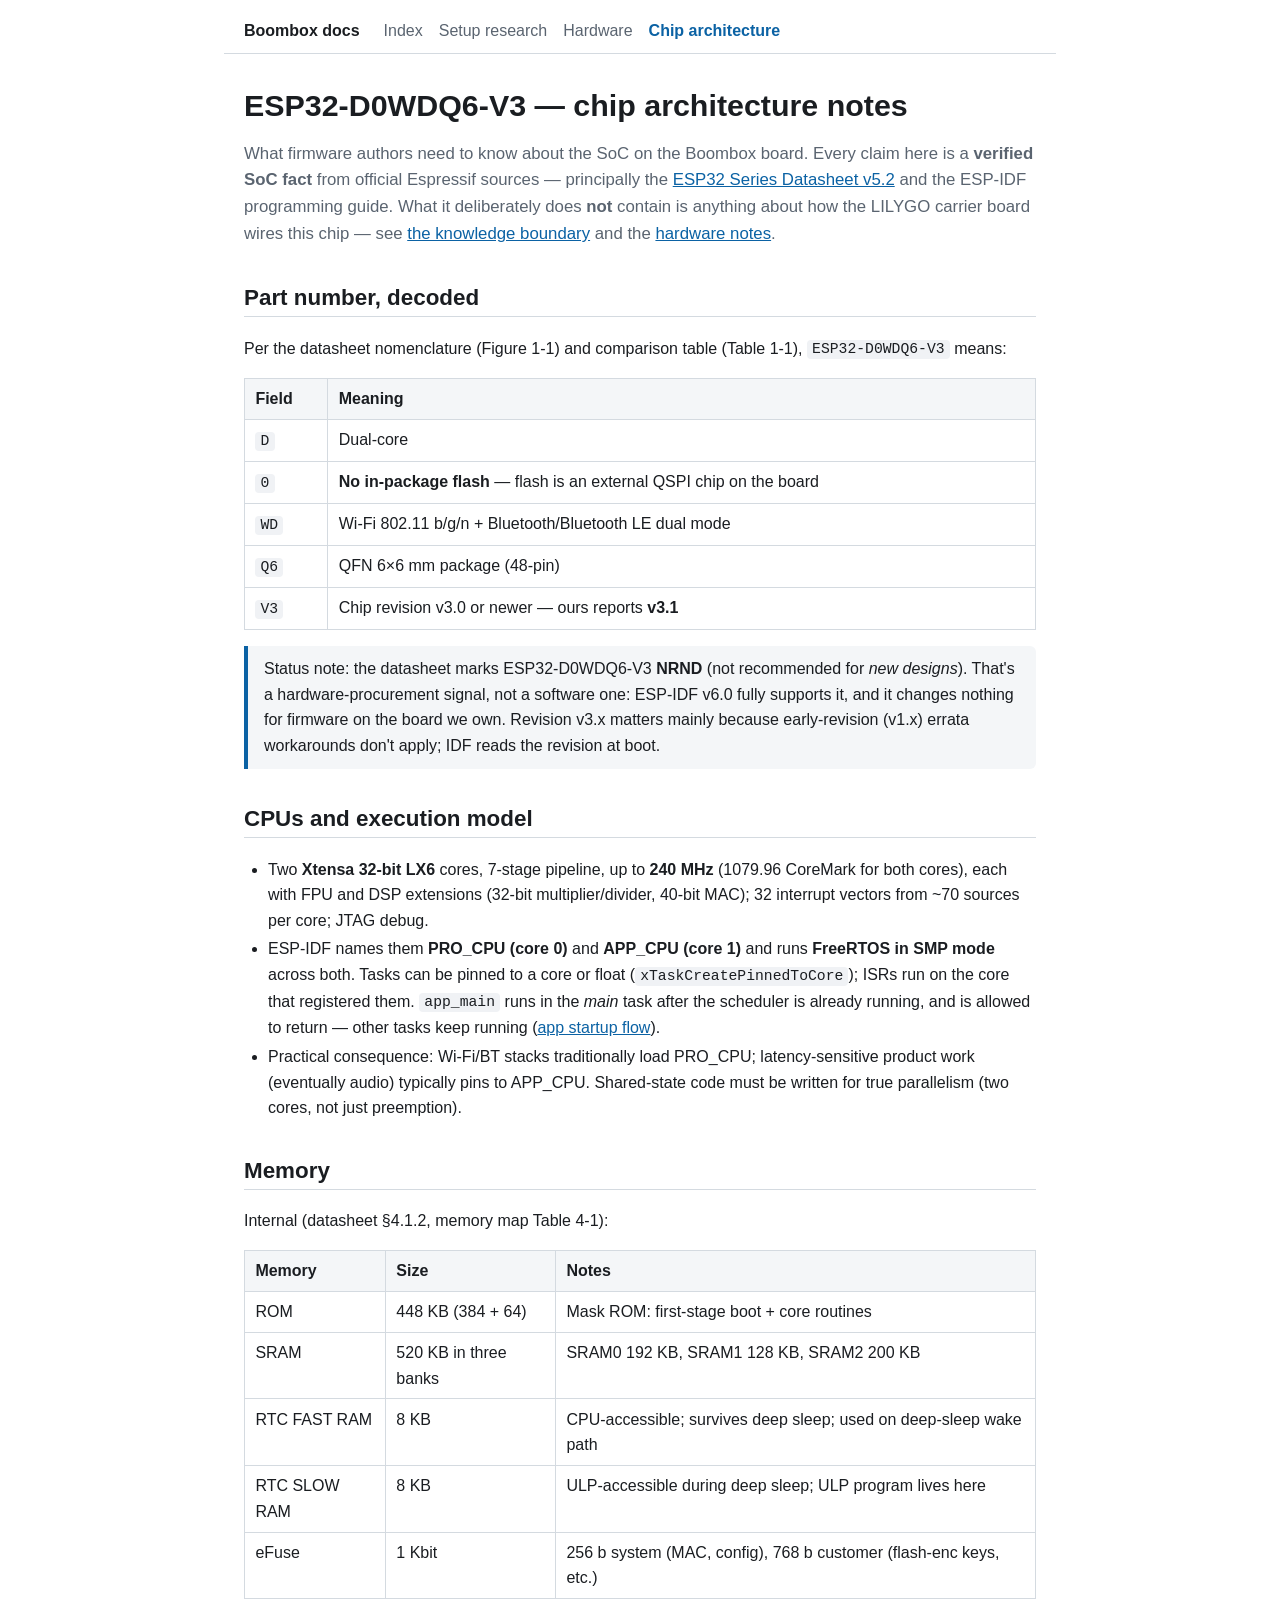
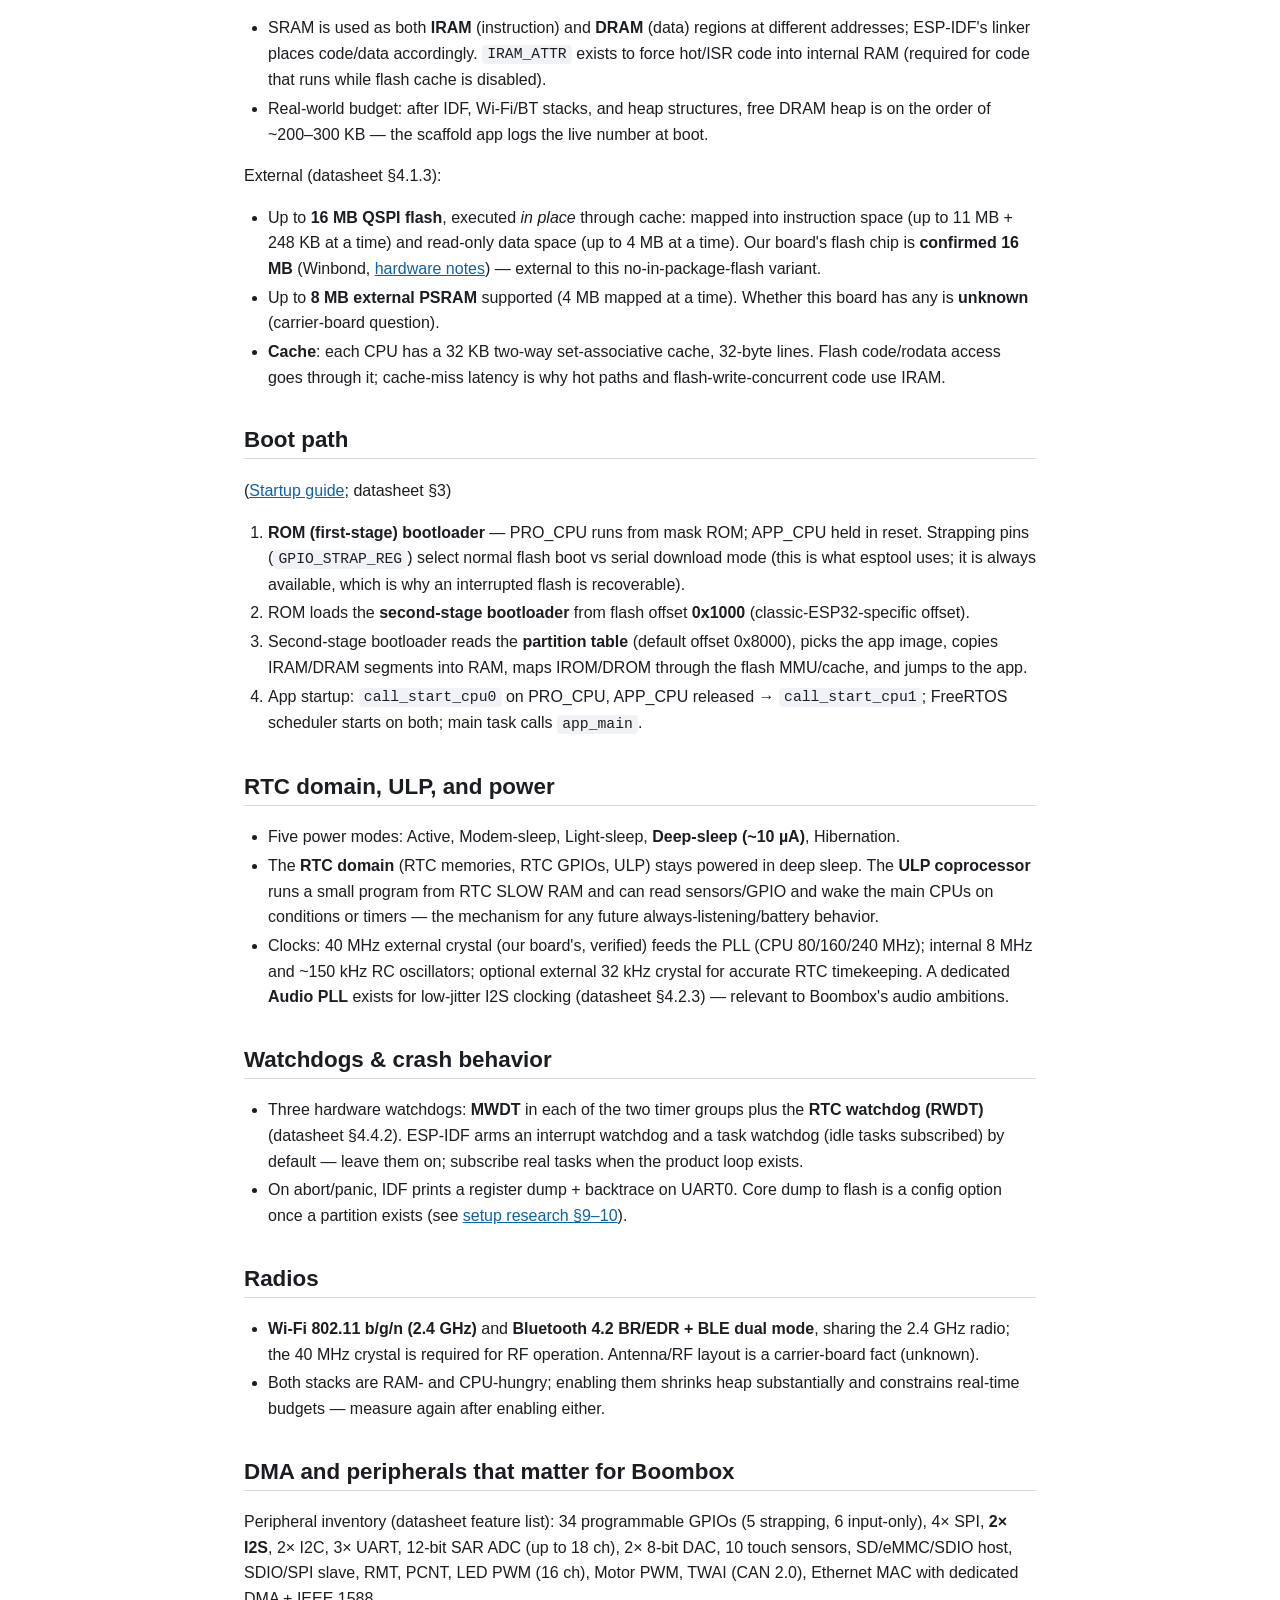
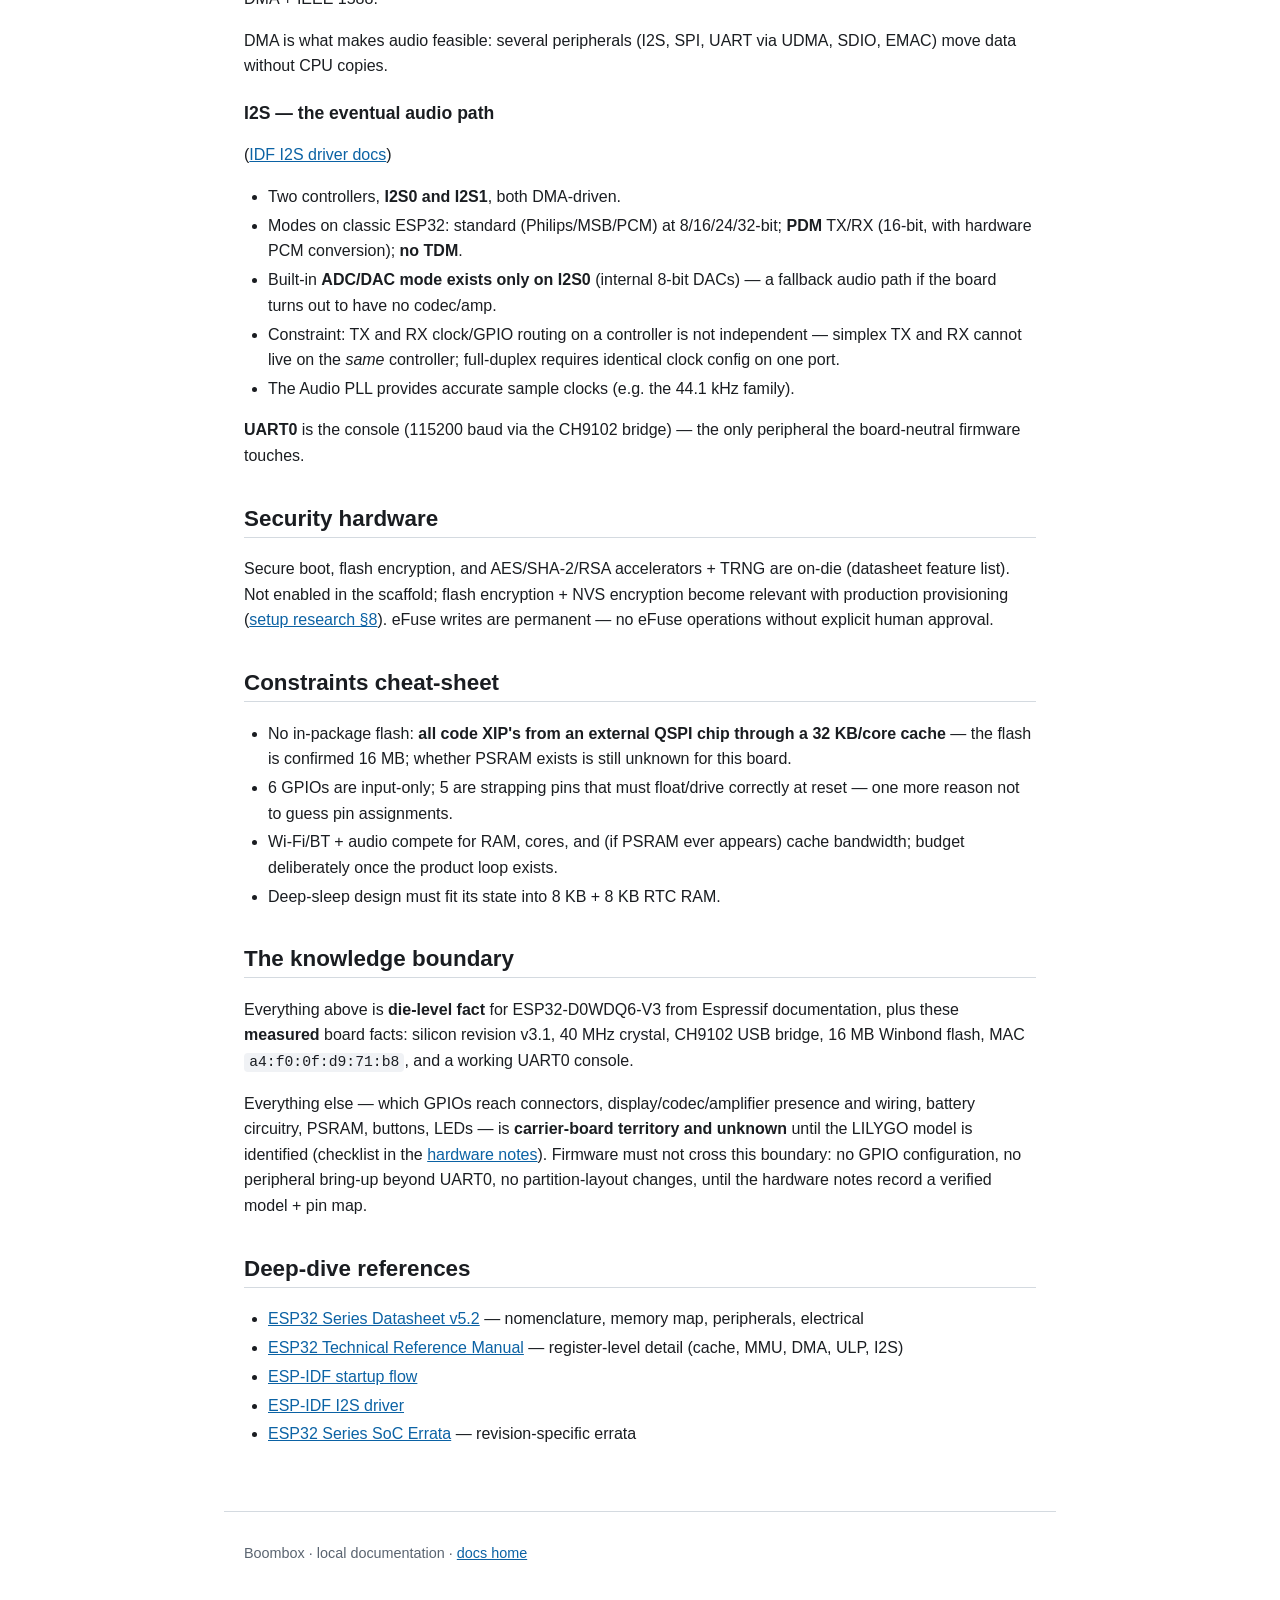
==== docs/chip-architecture.html @ b5222009 "docs: convert documentation site to semantic HTML with shared CSS (bb-b2m) Per the format addendum r" ====
<!DOCTYPE html>
<html lang="en">
<head>
<meta charset="utf-8">
<meta name="viewport" content="width=device-width, initial-scale=1">
<title>ESP32-D0WDQ6-V3 chip architecture — Boombox</title>
<link rel="stylesheet" href="styles.css">
</head>
<body>
<header>
  <p class="brand"><a href="index.html">Boombox docs</a></p>
  <nav aria-label="Documentation">
    <a href="index.html">Index</a>
    <a href="setup-research.html">Setup research</a>
    <a href="hardware.html">Hardware</a>
    <a href="chip-architecture.html" aria-current="page">Chip architecture</a>
  </nav>
</header>
<main>
  <h1>ESP32-D0WDQ6-V3 — chip architecture notes</h1>
  <p class="lede">What firmware authors need to know about the SoC on the
  Boombox board. Every claim here is a <strong>verified SoC fact</strong> from
  official Espressif sources — principally the
  <a href="https://www.espressif.com/documentation/esp32_datasheet_en.pdf">ESP32
  Series Datasheet v5.2</a> and the ESP-IDF programming guide. What it
  deliberately does <strong>not</strong> contain is anything about how the
  LILYGO carrier board wires this chip — see
  <a href="#boundary">the knowledge boundary</a> and the
  <a href="hardware.html">hardware notes</a>.</p>

  <h2 id="part-number">Part number, decoded</h2>
  <p>Per the datasheet nomenclature (Figure 1-1) and comparison table
  (Table 1-1), <code>ESP32-D0WDQ6-V3</code> means:</p>
  <div class="table-scroll">
    <table>
      <thead><tr><th scope="col">Field</th><th scope="col">Meaning</th></tr></thead>
      <tbody>
        <tr><td><code>D</code></td><td>Dual-core</td></tr>
        <tr><td><code>0</code></td><td><strong>No in-package flash</strong> — flash is an external QSPI chip on the board</td></tr>
        <tr><td><code>WD</code></td><td>Wi-Fi 802.11 b/g/n + Bluetooth/Bluetooth LE dual mode</td></tr>
        <tr><td><code>Q6</code></td><td>QFN 6×6 mm package (48-pin)</td></tr>
        <tr><td><code>V3</code></td><td>Chip revision v3.0 or newer — ours reports <strong>v3.1</strong></td></tr>
      </tbody>
    </table>
  </div>
  <p class="note">Status note: the datasheet marks ESP32-D0WDQ6-V3
  <strong>NRND</strong> (not recommended for <em>new designs</em>). That's a
  hardware-procurement signal, not a software one: ESP-IDF v6.0 fully
  supports it, and it changes nothing for firmware on the board we own.
  Revision v3.x matters mainly because early-revision (v1.x) errata
  workarounds don't apply; IDF reads the revision at boot.</p>

  <h2 id="cpus">CPUs and execution model</h2>
  <ul>
    <li>Two <strong>Xtensa 32-bit LX6</strong> cores, 7-stage pipeline, up to
    <strong>240&nbsp;MHz</strong> (1079.96 CoreMark for both cores), each with
    FPU and DSP extensions (32-bit multiplier/divider, 40-bit MAC); 32
    interrupt vectors from ~70 sources per core; JTAG debug.</li>
    <li>ESP-IDF names them <strong>PRO_CPU (core 0)</strong> and
    <strong>APP_CPU (core 1)</strong> and runs <strong>FreeRTOS in SMP
    mode</strong> across both. Tasks can be pinned to a core or float
    (<code>xTaskCreatePinnedToCore</code>); ISRs run on the core that
    registered them. <code>app_main</code> runs in the <em>main</em> task
    after the scheduler is already running, and is allowed to return — other
    tasks keep running
    (<a href="https://docs.espressif.com/projects/esp-idf/en/stable/esp32/api-guides/startup.html">app
    startup flow</a>).</li>
    <li>Practical consequence: Wi-Fi/BT stacks traditionally load PRO_CPU;
    latency-sensitive product work (eventually audio) typically pins to
    APP_CPU. Shared-state code must be written for true parallelism (two
    cores, not just preemption).</li>
  </ul>

  <h2 id="memory">Memory</h2>
  <p>Internal (datasheet §4.1.2, memory map Table 4-1):</p>
  <div class="table-scroll">
    <table>
      <thead><tr><th scope="col">Memory</th><th scope="col">Size</th><th scope="col">Notes</th></tr></thead>
      <tbody>
        <tr><td>ROM</td><td>448 KB (384 + 64)</td><td>Mask ROM: first-stage boot + core routines</td></tr>
        <tr><td>SRAM</td><td>520 KB in three banks</td><td>SRAM0 192 KB, SRAM1 128 KB, SRAM2 200 KB</td></tr>
        <tr><td>RTC FAST RAM</td><td>8 KB</td><td>CPU-accessible; survives deep sleep; used on deep-sleep wake path</td></tr>
        <tr><td>RTC SLOW RAM</td><td>8 KB</td><td>ULP-accessible during deep sleep; ULP program lives here</td></tr>
        <tr><td>eFuse</td><td>1 Kbit</td><td>256 b system (MAC, config), 768 b customer (flash-enc keys, etc.)</td></tr>
      </tbody>
    </table>
  </div>
  <ul>
    <li>SRAM is used as both <strong>IRAM</strong> (instruction) and
    <strong>DRAM</strong> (data) regions at different addresses; ESP-IDF's
    linker places code/data accordingly. <code>IRAM_ATTR</code> exists to
    force hot/ISR code into internal RAM (required for code that runs while
    flash cache is disabled).</li>
    <li>Real-world budget: after IDF, Wi-Fi/BT stacks, and heap structures,
    free DRAM heap is on the order of ~200–300 KB — the scaffold app logs
    the live number at boot.</li>
  </ul>
  <p>External (datasheet §4.1.3):</p>
  <ul>
    <li>Up to <strong>16 MB QSPI flash</strong>, executed <em>in place</em>
    through cache: mapped into instruction space (up to 11 MB + 248 KB at a
    time) and read-only data space (up to 4 MB at a time). Our board's flash
    chip is <strong>confirmed 16 MB</strong> (Winbond,
    <a href="hardware.html#verified">hardware notes</a>) — external to this
    no-in-package-flash variant.</li>
    <li>Up to <strong>8 MB external PSRAM</strong> supported (4 MB mapped at
    a time). Whether this board has any is <strong>unknown</strong>
    (carrier-board question).</li>
    <li><strong>Cache</strong>: each CPU has a 32 KB two-way set-associative
    cache, 32-byte lines. Flash code/rodata access goes through it;
    cache-miss latency is why hot paths and flash-write-concurrent code use
    IRAM.</li>
  </ul>

  <h2 id="boot">Boot path</h2>
  <p>(<a href="https://docs.espressif.com/projects/esp-idf/en/stable/esp32/api-guides/startup.html">Startup
  guide</a>; datasheet §3)</p>
  <ol>
    <li><strong>ROM (first-stage) bootloader</strong> — PRO_CPU runs from mask
    ROM; APP_CPU held in reset. Strapping pins (<code>GPIO_STRAP_REG</code>)
    select normal flash boot vs serial download mode (this is what esptool
    uses; it is always available, which is why an interrupted flash is
    recoverable).</li>
    <li>ROM loads the <strong>second-stage bootloader</strong> from flash
    offset <strong>0x1000</strong> (classic-ESP32-specific offset).</li>
    <li>Second-stage bootloader reads the <strong>partition table</strong>
    (default offset 0x8000), picks the app image, copies IRAM/DRAM segments
    into RAM, maps IROM/DROM through the flash MMU/cache, and jumps to the
    app.</li>
    <li>App startup: <code>call_start_cpu0</code> on PRO_CPU, APP_CPU released
    → <code>call_start_cpu1</code>; FreeRTOS scheduler starts on both; main
    task calls <code>app_main</code>.</li>
  </ol>

  <h2 id="rtc-ulp">RTC domain, ULP, and power</h2>
  <ul>
    <li>Five power modes: Active, Modem-sleep, Light-sleep,
    <strong>Deep-sleep (~10 µA)</strong>, Hibernation.</li>
    <li>The <strong>RTC domain</strong> (RTC memories, RTC GPIOs, ULP) stays
    powered in deep sleep. The <strong>ULP coprocessor</strong> runs a small
    program from RTC SLOW RAM and can read sensors/GPIO and wake the main
    CPUs on conditions or timers — the mechanism for any future
    always-listening/battery behavior.</li>
    <li>Clocks: 40 MHz external crystal (our board's, verified) feeds the PLL
    (CPU 80/160/240 MHz); internal 8 MHz and ~150 kHz RC oscillators;
    optional external 32 kHz crystal for accurate RTC timekeeping. A
    dedicated <strong>Audio PLL</strong> exists for low-jitter I2S clocking
    (datasheet §4.2.3) — relevant to Boombox's audio ambitions.</li>
  </ul>

  <h2 id="watchdogs">Watchdogs &amp; crash behavior</h2>
  <ul>
    <li>Three hardware watchdogs: <strong>MWDT</strong> in each of the two
    timer groups plus the <strong>RTC watchdog (RWDT)</strong> (datasheet
    §4.4.2). ESP-IDF arms an interrupt watchdog and a task watchdog (idle
    tasks subscribed) by default — leave them on; subscribe real tasks when
    the product loop exists.</li>
    <li>On abort/panic, IDF prints a register dump + backtrace on UART0. Core
    dump to flash is a config option once a partition exists (see
    <a href="setup-research.html#logging">setup research §9–10</a>).</li>
  </ul>

  <h2 id="radios">Radios</h2>
  <ul>
    <li><strong>Wi-Fi 802.11 b/g/n (2.4 GHz)</strong> and <strong>Bluetooth
    4.2 BR/EDR + BLE dual mode</strong>, sharing the 2.4 GHz radio; the
    40 MHz crystal is required for RF operation. Antenna/RF layout is a
    carrier-board fact (unknown).</li>
    <li>Both stacks are RAM- and CPU-hungry; enabling them shrinks heap
    substantially and constrains real-time budgets — measure again after
    enabling either.</li>
  </ul>

  <h2 id="peripherals">DMA and peripherals that matter for Boombox</h2>
  <p>Peripheral inventory (datasheet feature list): 34 programmable GPIOs
  (5 strapping, 6 input-only), 4× SPI, <strong>2× I2S</strong>, 2× I2C, 3×
  UART, 12-bit SAR ADC (up to 18 ch), 2× 8-bit DAC, 10 touch sensors,
  SD/eMMC/SDIO host, SDIO/SPI slave, RMT, PCNT, LED PWM (16 ch), Motor PWM,
  TWAI (CAN 2.0), Ethernet MAC with dedicated DMA + IEEE 1588.</p>
  <p>DMA is what makes audio feasible: several peripherals (I2S, SPI, UART
  via UDMA, SDIO, EMAC) move data without CPU copies.</p>

  <h3 id="i2s">I2S — the eventual audio path</h3>
  <p>(<a href="https://docs.espressif.com/projects/esp-idf/en/stable/esp32/api-reference/peripherals/i2s.html">IDF
  I2S driver docs</a>)</p>
  <ul>
    <li>Two controllers, <strong>I2S0 and I2S1</strong>, both DMA-driven.</li>
    <li>Modes on classic ESP32: standard (Philips/MSB/PCM) at 8/16/24/32-bit;
    <strong>PDM</strong> TX/RX (16-bit, with hardware PCM conversion);
    <strong>no TDM</strong>.</li>
    <li>Built-in <strong>ADC/DAC mode exists only on I2S0</strong> (internal
    8-bit DACs) — a fallback audio path if the board turns out to have no
    codec/amp.</li>
    <li>Constraint: TX and RX clock/GPIO routing on a controller is not
    independent — simplex TX and RX cannot live on the <em>same</em>
    controller; full-duplex requires identical clock config on one port.</li>
    <li>The Audio PLL provides accurate sample clocks (e.g. the 44.1 kHz
    family).</li>
  </ul>
  <p><strong>UART0</strong> is the console (115200 baud via the CH9102
  bridge) — the only peripheral the board-neutral firmware touches.</p>

  <h2 id="security">Security hardware</h2>
  <p>Secure boot, flash encryption, and AES/SHA-2/RSA accelerators + TRNG are
  on-die (datasheet feature list). Not enabled in the scaffold; flash
  encryption + NVS encryption become relevant with production provisioning
  (<a href="setup-research.html#secrets">setup research §8</a>). eFuse writes
  are permanent — no eFuse operations without explicit human approval.</p>

  <h2 id="constraints">Constraints cheat-sheet</h2>
  <ul>
    <li>No in-package flash: <strong>all code XIP's from an external QSPI
    chip through a 32 KB/core cache</strong> — the flash is confirmed 16 MB;
    whether PSRAM exists is still unknown for this board.</li>
    <li>6 GPIOs are input-only; 5 are strapping pins that must float/drive
    correctly at reset — one more reason not to guess pin assignments.</li>
    <li>Wi-Fi/BT + audio compete for RAM, cores, and (if PSRAM ever appears)
    cache bandwidth; budget deliberately once the product loop exists.</li>
    <li>Deep-sleep design must fit its state into 8 KB + 8 KB RTC RAM.</li>
  </ul>

  <h2 id="boundary">The knowledge boundary</h2>
  <p>Everything above is <strong>die-level fact</strong> for ESP32-D0WDQ6-V3
  from Espressif documentation, plus these <strong>measured</strong> board
  facts: silicon revision v3.1, 40 MHz crystal, CH9102 USB bridge, 16 MB
  Winbond flash, MAC <code>a4:f0:0f:d9:71:b8</code>, and a working UART0
  console.</p>
  <p>Everything else — which GPIOs reach connectors, display/codec/amplifier
  presence and wiring, battery circuitry, PSRAM, buttons, LEDs — is
  <strong>carrier-board territory and unknown</strong> until the LILYGO model
  is identified (checklist in the <a href="hardware.html#checklist">hardware
  notes</a>). Firmware must not cross this boundary: no GPIO configuration,
  no peripheral bring-up beyond UART0, no partition-layout changes, until the
  hardware notes record a verified model + pin map.</p>

  <h2 id="references">Deep-dive references</h2>
  <ul>
    <li><a href="https://www.espressif.com/documentation/esp32_datasheet_en.pdf">ESP32 Series Datasheet v5.2</a> — nomenclature, memory map, peripherals, electrical</li>
    <li><a href="https://www.espressif.com/sites/default/files/documentation/esp32_technical_reference_manual_en.pdf">ESP32 Technical Reference Manual</a> — register-level detail (cache, MMU, DMA, ULP, I2S)</li>
    <li><a href="https://docs.espressif.com/projects/esp-idf/en/stable/esp32/api-guides/startup.html">ESP-IDF startup flow</a></li>
    <li><a href="https://docs.espressif.com/projects/esp-idf/en/stable/esp32/api-reference/peripherals/i2s.html">ESP-IDF I2S driver</a></li>
    <li><a href="https://www.espressif.com/sites/default/files/documentation/eco_and_workarounds_for_bugs_in_esp32_en.pdf">ESP32 Series SoC Errata</a> — revision-specific errata</li>
  </ul>
</main>
<footer>
  <p>Boombox · local documentation · <a href="index.html">docs home</a></p>
</footer>
</body>
</html>
---- docs/styles.css ----
/* Boombox documentation — shared stylesheet.
   Self-contained: system fonts only, no imports, no JS required. */

:root {
  --bg: #ffffff;
  --fg: #1a1d21;
  --muted: #5a6470;
  --accent: #0b62a4;
  --accent-fg: #ffffff;
  --surface: #f4f6f8;
  --border: #d4dae0;
  --code-bg: #f0f2f5;
  --warn-bg: #fff6e6;
  --warn-border: #e0a93c;
}

@media (prefers-color-scheme: dark) {
  :root {
    --bg: #14171a;
    --fg: #e6e9ec;
    --muted: #9aa4af;
    --accent: #6ab2e8;
    --accent-fg: #0d1117;
    --surface: #1c2126;
    --border: #333b44;
    --code-bg: #1e242b;
    --warn-bg: #2a2214;
    --warn-border: #a97e2c;
  }
}

* { box-sizing: border-box; }

html { color-scheme: light dark; }

body {
  margin: 0;
  background: var(--bg);
  color: var(--fg);
  font-family: -apple-system, BlinkMacSystemFont, "Segoe UI", Roboto,
    "Helvetica Neue", Arial, sans-serif;
  line-height: 1.6;
  font-size: 1rem;
}

/* Layout */
body > header, body > main, body > footer {
  max-width: 52rem;
  margin-inline: auto;
  padding-inline: 1.25rem;
}

body > header {
  padding-block: 1rem 0.5rem;
  border-bottom: 1px solid var(--border);
  display: flex;
  flex-wrap: wrap;
  gap: 0.5rem 1.5rem;
  align-items: baseline;
}

.brand { margin: 0; font-weight: 700; }
.brand a { text-decoration: none; color: var(--fg); }

body > header nav {
  display: flex;
  flex-wrap: wrap;
  gap: 0.25rem 1rem;
}

body > header nav a {
  color: var(--muted);
  text-decoration: none;
  padding: 0.1rem 0;
}

body > header nav a[aria-current="page"] {
  color: var(--accent);
  font-weight: 600;
}

body > main { padding-block: 1.5rem 3rem; }

body > footer {
  padding-block: 1rem 2rem;
  border-top: 1px solid var(--border);
  color: var(--muted);
  font-size: 0.9rem;
}

/* Headings & text */
h1, h2, h3 { line-height: 1.25; scroll-margin-top: 1rem; }
h1 { font-size: 1.9rem; margin: 0.5rem 0 0.75rem; }
h2 { font-size: 1.4rem; margin-top: 2.25rem; border-bottom: 1px solid var(--border); padding-bottom: 0.25rem; }
h3 { font-size: 1.1rem; margin-top: 1.5rem; }

p.lede { font-size: 1.05rem; color: var(--muted); }

a { color: var(--accent); }
a:focus-visible {
  outline: 3px solid var(--accent);
  outline-offset: 2px;
  border-radius: 2px;
}

ul, ol { padding-left: 1.5rem; }
li { margin-block: 0.2rem; }

hr { border: 0; border-top: 1px solid var(--border); margin-block: 2rem; }

/* Code */
code, pre, kbd {
  font-family: ui-monospace, SFMono-Regular, Menlo, Consolas,
    "Liberation Mono", monospace;
  font-size: 0.92em;
}

code {
  background: var(--code-bg);
  padding: 0.1em 0.35em;
  border-radius: 4px;
  overflow-wrap: break-word;
}

pre {
  background: var(--code-bg);
  border: 1px solid var(--border);
  border-radius: 6px;
  padding: 0.75rem 1rem;
  overflow-x: auto;
}

pre code { background: none; padding: 0; }

/* Tables — wrapped in .table-scroll so narrow screens scroll the table,
   never the page */
.table-scroll { overflow-x: auto; margin-block: 1rem; }

table { border-collapse: collapse; width: 100%; }

caption {
  text-align: left;
  color: var(--muted);
  font-size: 0.9rem;
  padding-bottom: 0.4rem;
}

th, td {
  border: 1px solid var(--border);
  padding: 0.45rem 0.65rem;
  text-align: left;
  vertical-align: top;
}

th { background: var(--surface); }

/* Callouts */
.note, .warning {
  border-left: 4px solid var(--accent);
  background: var(--surface);
  padding: 0.65rem 1rem;
  margin-block: 1rem;
  border-radius: 0 6px 6px 0;
}

.warning {
  border-left-color: var(--warn-border);
  background: var(--warn-bg);
}

/* Status chips */
.status {
  display: inline-block;
  font-size: 0.8rem;
  font-weight: 600;
  letter-spacing: 0.02em;
  padding: 0.1rem 0.55rem;
  border-radius: 999px;
  background: var(--surface);
  border: 1px solid var(--border);
  color: var(--muted);
}

/* Doc index cards */
ul.doc-index { list-style: none; padding: 0; }
ul.doc-index > li {
  border: 1px solid var(--border);
  border-radius: 8px;
  padding: 0.85rem 1rem;
  margin-block: 0.75rem;
  background: var(--surface);
}
ul.doc-index h2 { margin: 0 0 0.3rem; border: 0; padding: 0; font-size: 1.15rem; }
ul.doc-index p { margin: 0; color: var(--muted); }

/* Print */
@media print {
  :root {
    --bg: #ffffff; --fg: #000000; --muted: #444444;
    --surface: #ffffff; --border: #999999; --code-bg: #ffffff;
  }
  body > header nav, body > footer { display: none; }
  body { font-size: 11pt; }
  a { color: inherit; text-decoration: underline; }
  main a[href^="http"]::after {
    content: " (" attr(href) ")";
    font-size: 0.85em;
    color: var(--muted);
    overflow-wrap: anywhere;
  }
  pre, table, .note, .warning { break-inside: avoid; }
  .table-scroll { overflow: visible; }
}
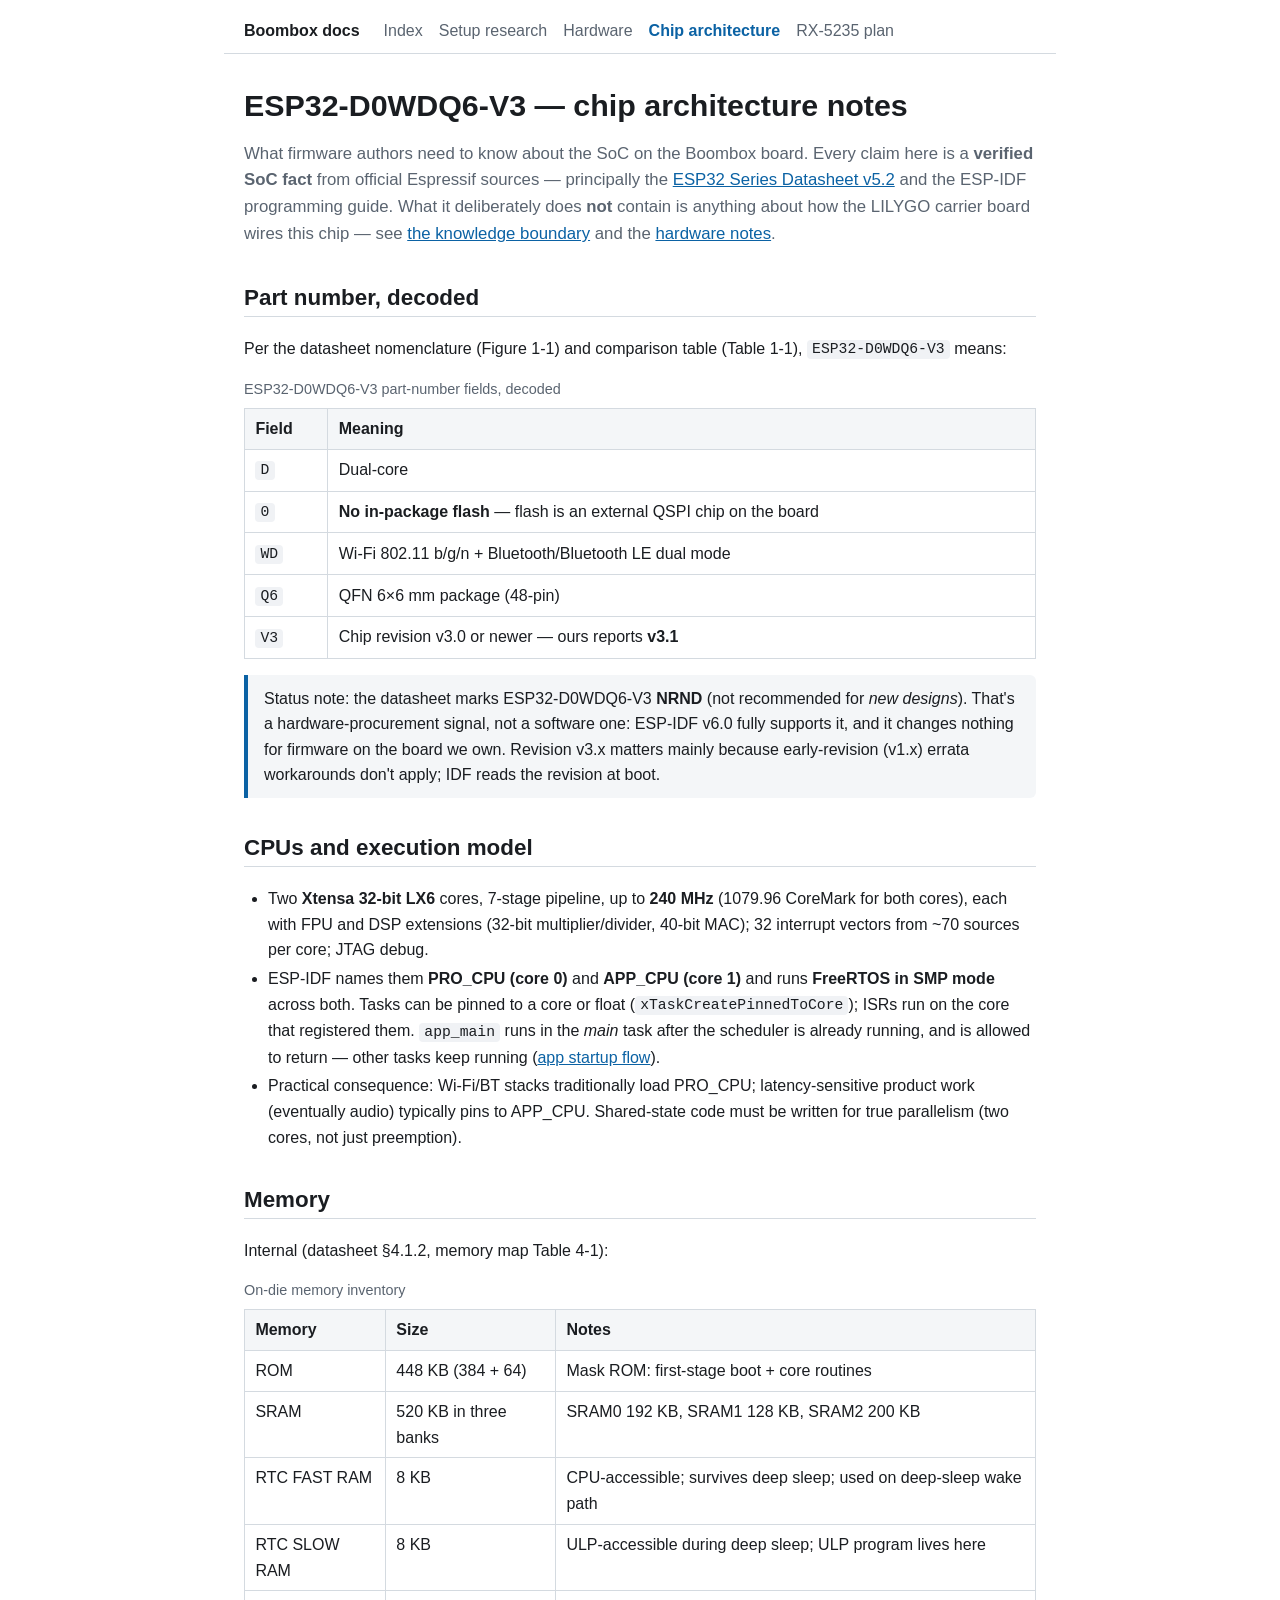
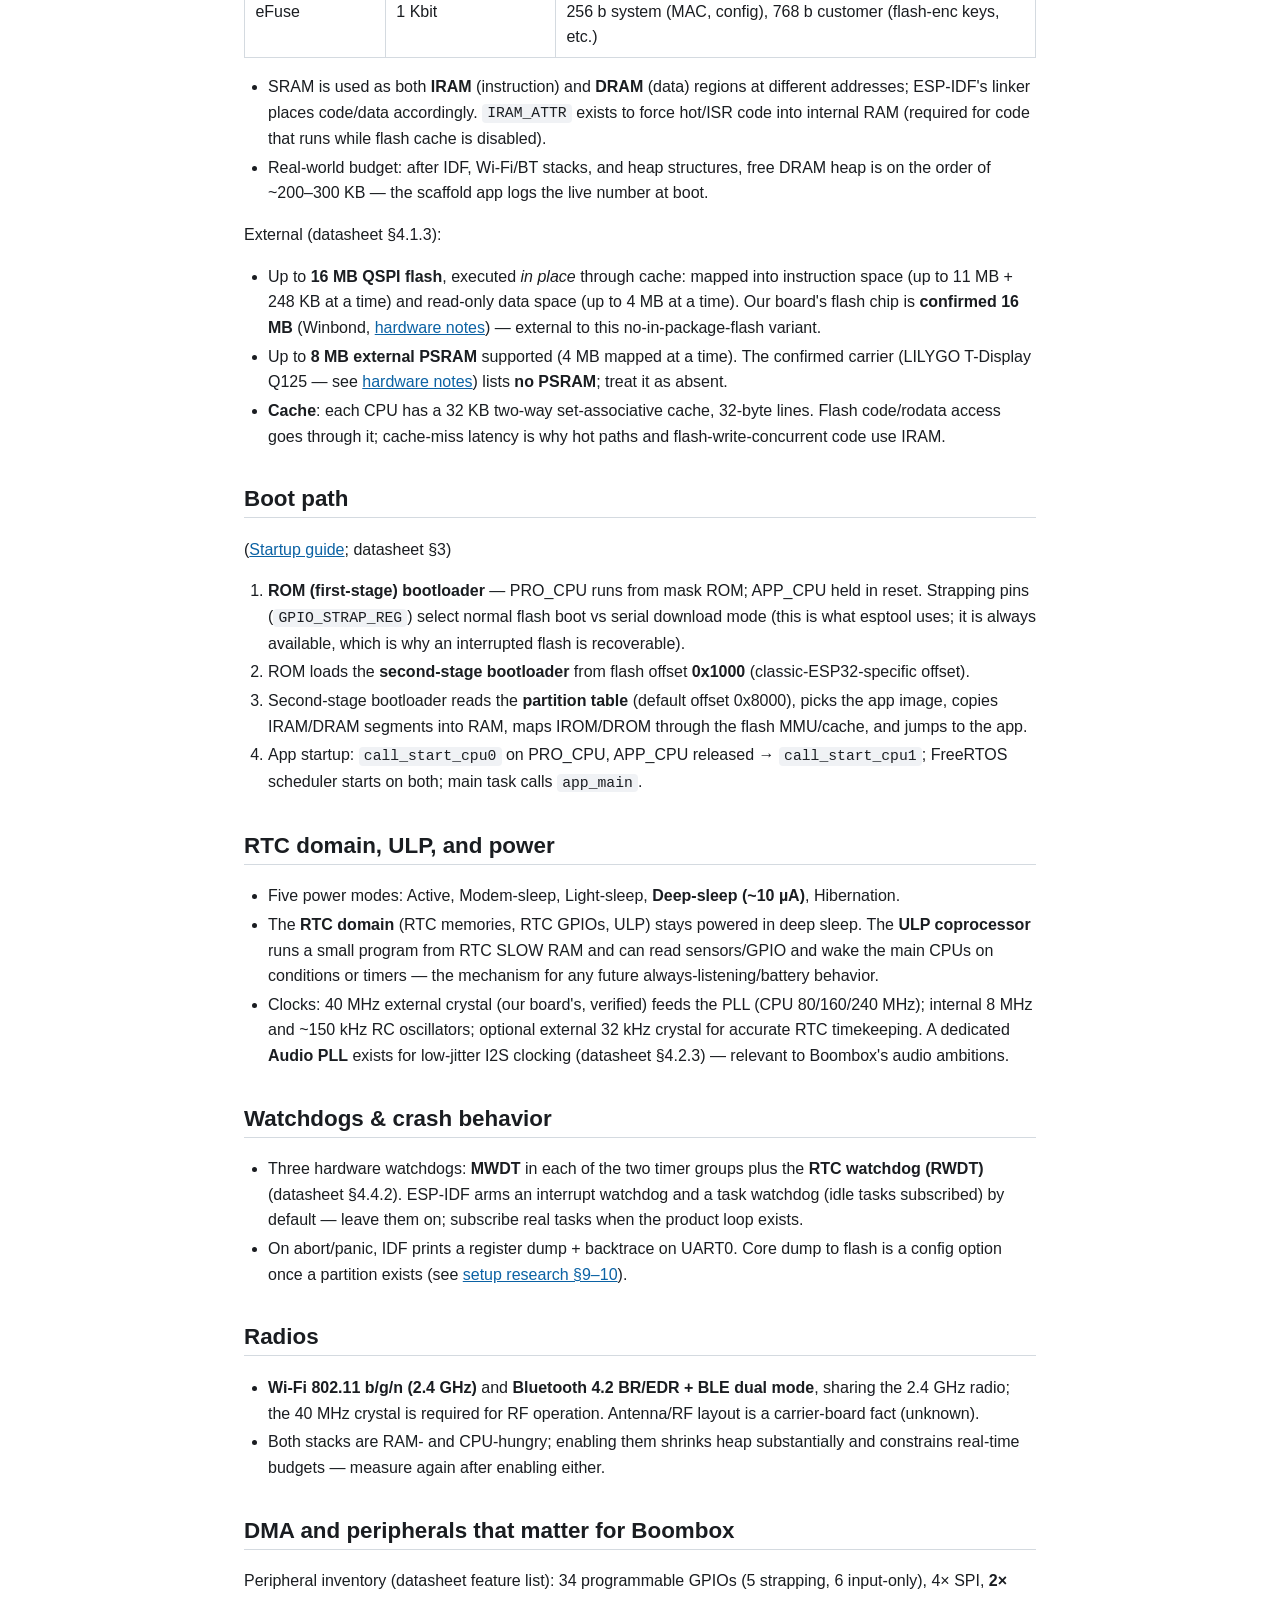
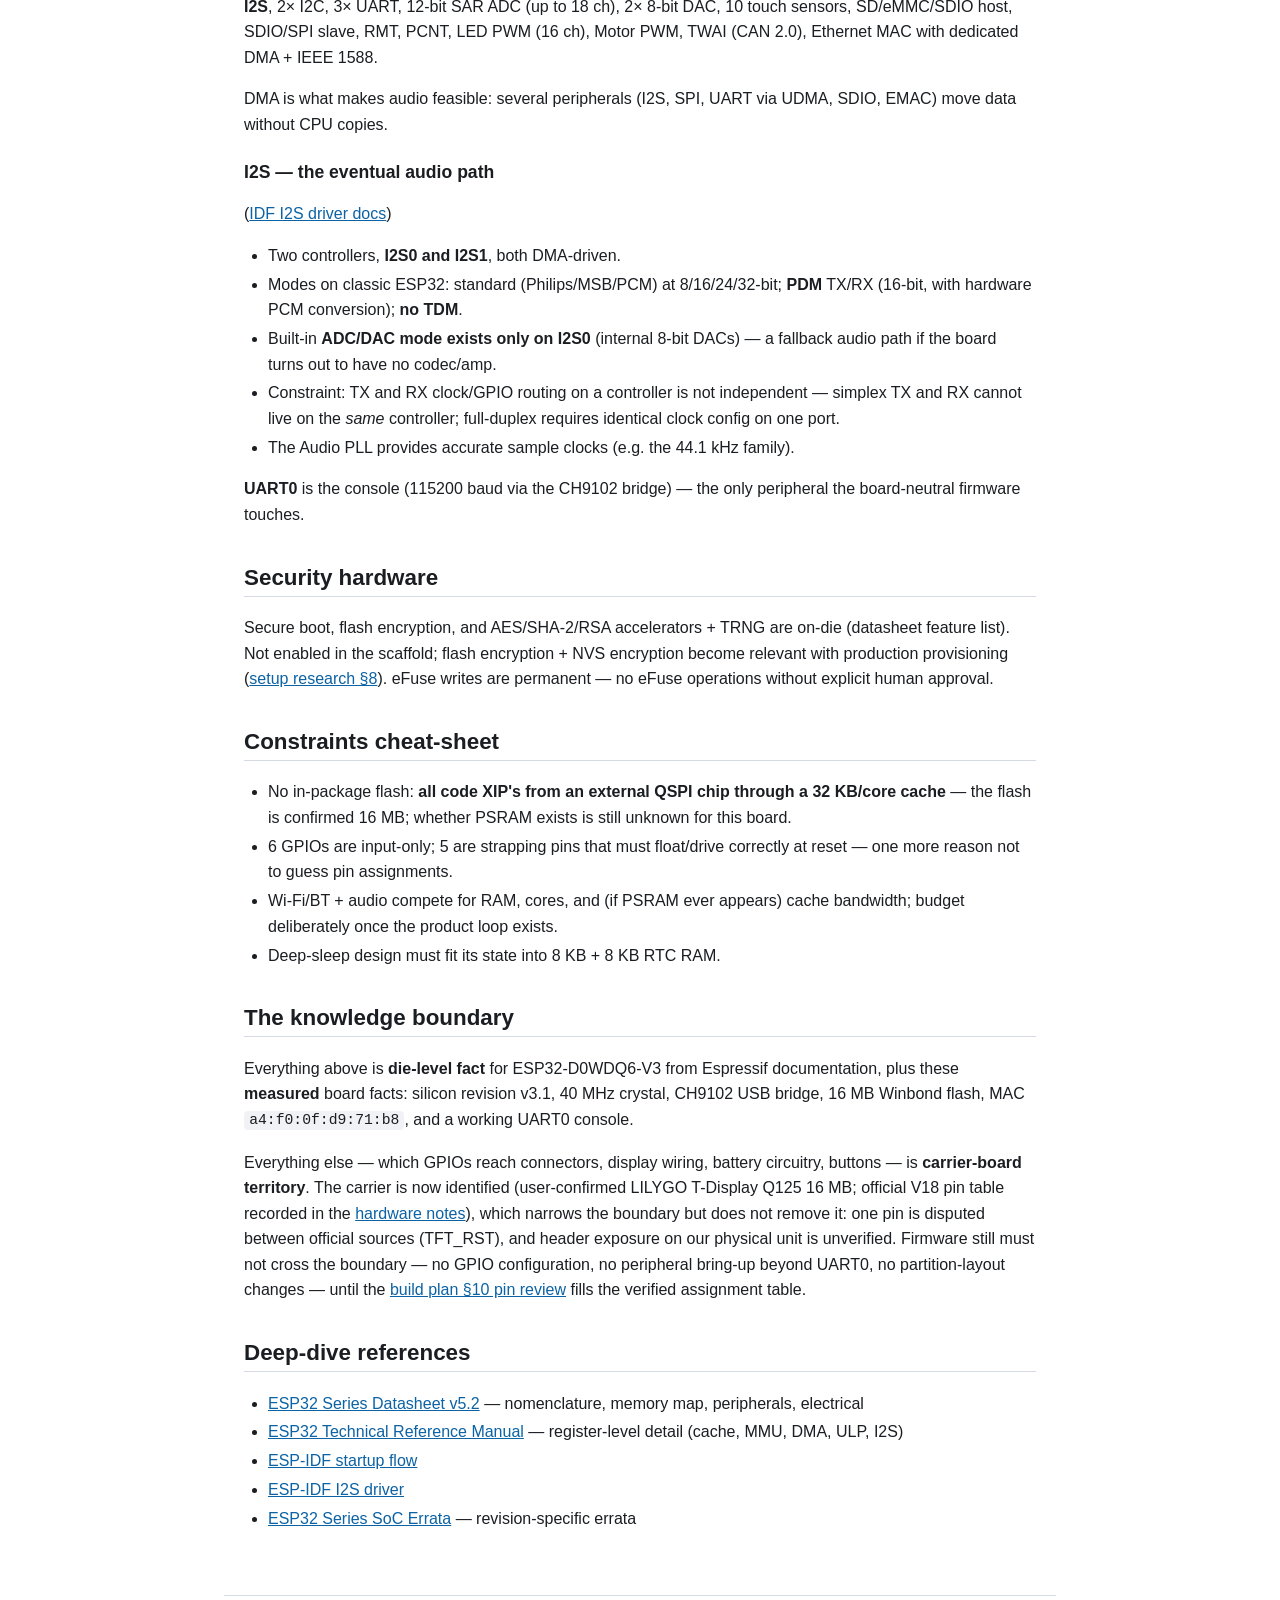
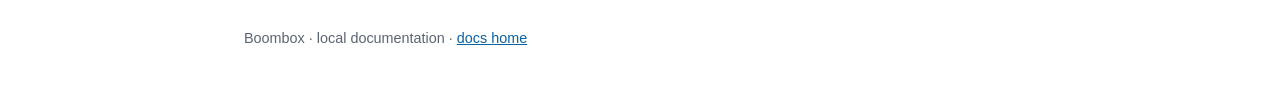
==== commit 8cd80f9f: "docs: record user-confirmed T-Display Q125 board identity (bb-kx5) The user supplied the official LI" ====
--- a/docs/chip-architecture.html
+++ b/docs/chip-architecture.html
@@ -14,6 +14,7 @@
     <a href="setup-research.html">Setup research</a>
     <a href="hardware.html">Hardware</a>
     <a href="chip-architecture.html" aria-current="page">Chip architecture</a>
+    <a href="rx5235-build-plan.html">RX-5235 plan</a>
   </nav>
 </header>
 <main>
@@ -33,6 +34,7 @@
   (Table 1-1), <code>ESP32-D0WDQ6-V3</code> means:</p>
   <div class="table-scroll">
     <table>
+      <caption>ESP32-D0WDQ6-V3 part-number fields, decoded</caption>
       <thead><tr><th scope="col">Field</th><th scope="col">Meaning</th></tr></thead>
       <tbody>
         <tr><td><code>D</code></td><td>Dual-core</td></tr>
@@ -75,6 +77,7 @@
   <p>Internal (datasheet §4.1.2, memory map Table 4-1):</p>
   <div class="table-scroll">
     <table>
+      <caption>On-die memory inventory</caption>
       <thead><tr><th scope="col">Memory</th><th scope="col">Size</th><th scope="col">Notes</th></tr></thead>
       <tbody>
         <tr><td>ROM</td><td>448 KB (384 + 64)</td><td>Mask ROM: first-stage boot + core routines</td></tr>
@@ -104,8 +107,9 @@
     <a href="hardware.html#verified">hardware notes</a>) — external to this
     no-in-package-flash variant.</li>
     <li>Up to <strong>8 MB external PSRAM</strong> supported (4 MB mapped at
-    a time). Whether this board has any is <strong>unknown</strong>
-    (carrier-board question).</li>
+    a time). The confirmed carrier (LILYGO T-Display Q125 — see
+    <a href="hardware.html#board">hardware notes</a>) lists <strong>no
+    PSRAM</strong>; treat it as absent.</li>
     <li><strong>Cache</strong>: each CPU has a 32 KB two-way set-associative
     cache, 32-byte lines. Flash code/rodata access goes through it;
     cache-miss latency is why hot paths and flash-write-concurrent code use
@@ -225,13 +229,17 @@
   facts: silicon revision v3.1, 40 MHz crystal, CH9102 USB bridge, 16 MB
   Winbond flash, MAC <code>a4:f0:0f:d9:71:b8</code>, and a working UART0
   console.</p>
-  <p>Everything else — which GPIOs reach connectors, display/codec/amplifier
-  presence and wiring, battery circuitry, PSRAM, buttons, LEDs — is
-  <strong>carrier-board territory and unknown</strong> until the LILYGO model
-  is identified (checklist in the <a href="hardware.html#checklist">hardware
-  notes</a>). Firmware must not cross this boundary: no GPIO configuration,
-  no peripheral bring-up beyond UART0, no partition-layout changes, until the
-  hardware notes record a verified model + pin map.</p>
+  <p>Everything else — which GPIOs reach connectors, display wiring, battery
+  circuitry, buttons — is <strong>carrier-board territory</strong>. The
+  carrier is now identified (user-confirmed LILYGO T-Display Q125 16&nbsp;MB;
+  official V18 pin table recorded in the
+  <a href="hardware.html#board">hardware notes</a>), which narrows the
+  boundary but does not remove it: one pin is disputed between official
+  sources (TFT_RST), and header exposure on our physical unit is
+  unverified. Firmware still must not cross the boundary — no GPIO
+  configuration, no peripheral bring-up beyond UART0, no partition-layout
+  changes — until the <a href="rx5235-build-plan.html#wiring">build plan §10
+  pin review</a> fills the verified assignment table.</p>
 
   <h2 id="references">Deep-dive references</h2>
   <ul>
--- a/docs/styles.css
+++ b/docs/styles.css
@@ -12,6 +12,12 @@
   --code-bg: #f0f2f5;
   --warn-bg: #fff6e6;
   --warn-border: #e0a93c;
+  --ok-bg: #e9f5eb;
+  --ok-border: #3e8a4c;
+  --stop-bg: #fdeeec;
+  --stop-border: #c0483e;
+  --measure-bg: #f1edfa;
+  --measure-border: #7a5fb8;
 }
 
 @media (prefers-color-scheme: dark) {
@@ -26,6 +32,12 @@
     --code-bg: #1e242b;
     --warn-bg: #2a2214;
     --warn-border: #a97e2c;
+    --ok-bg: #17271b;
+    --ok-border: #4d9a5c;
+    --stop-bg: #2c1917;
+    --stop-border: #c2635a;
+    --measure-bg: #221c31;
+    --measure-border: #937bcf;
   }
 }
 
@@ -193,13 +205,163 @@
 ul.doc-index h2 { margin: 0 0 0.3rem; border: 0; padding: 0; font-size: 1.15rem; }
 ul.doc-index p { margin: 0; color: var(--muted); }
 
+/* ---- Plan components (shared by the RX-5235 build plan) ---- */
+
+/* Skip link — visually hidden until keyboard focus */
+.skip-link {
+  position: absolute;
+  left: -999px;
+  top: 0;
+  z-index: 10;
+  background: var(--accent);
+  color: var(--accent-fg);
+  padding: 0.5rem 1rem;
+  border-radius: 0 0 6px 0;
+}
+.skip-link:focus { left: 0; }
+
+/* Status chip variants — the chip TEXT carries the classification;
+   color only reinforces it */
+.status--confirmed, .status--completed {
+  background: var(--ok-bg); border-color: var(--ok-border); color: var(--fg);
+}
+.status--conditional {
+  background: var(--warn-bg); border-color: var(--warn-border); color: var(--fg);
+}
+.status--unknown {
+  background: var(--measure-bg); border-color: var(--measure-border); color: var(--fg);
+}
+.status--blocked {
+  background: var(--stop-bg); border-color: var(--stop-border); color: var(--fg);
+}
+.status--future { /* default chip look; explicit class for legibility in markup */ }
+
+/* Legend for the status classifications */
+dl.legend {
+  display: grid;
+  grid-template-columns: max-content 1fr;
+  gap: 0.5rem 1rem;
+  align-items: baseline;
+  margin-block: 1rem;
+}
+dl.legend dt { margin: 0; }
+dl.legend dd { margin: 0; }
+@media (max-width: 480px) {
+  dl.legend { grid-template-columns: 1fr; }
+  dl.legend dd { margin-bottom: 0.5rem; }
+}
+
+/* Signal-flow diagram: an ordered list rendered as boxed nodes with
+   connecting arrows. Purely semantic HTML — order carries the flow. */
+ol.flow {
+  list-style: none;
+  padding: 0;
+  margin-block: 1.25rem;
+  max-width: 34rem;
+}
+ol.flow > li {
+  border: 1px solid var(--border);
+  background: var(--surface);
+  border-radius: 6px;
+  padding: 0.5rem 0.9rem;
+  position: relative;
+}
+ol.flow > li + li { margin-top: 1.7rem; }
+ol.flow > li + li::before {
+  content: "\2193";
+  position: absolute;
+  top: -1.55rem;
+  left: 50%;
+  transform: translateX(-50%);
+  color: var(--muted);
+}
+ol.flow .flow-detail {
+  display: block;
+  color: var(--muted);
+  font-size: 0.85rem;
+}
+ol.flow > li.flow-unknown { border-style: dashed; }
+
+/* Key/value blocks (phase metadata etc.) */
+dl.kv {
+  display: grid;
+  grid-template-columns: max-content 1fr;
+  gap: 0.3rem 1rem;
+  margin-block: 0.75rem;
+}
+dl.kv dt { font-weight: 600; }
+dl.kv dd { margin: 0; }
+@media (max-width: 540px) {
+  dl.kv { grid-template-columns: 1fr; }
+  dl.kv dd { margin-bottom: 0.45rem; }
+}
+
+/* Print-friendly check-off lists */
+ul.checklist { list-style: none; padding-left: 0.25rem; }
+ul.checklist > li {
+  position: relative;
+  padding-left: 1.7rem;
+  margin-block: 0.4rem;
+}
+ul.checklist > li::before {
+  content: "";
+  position: absolute;
+  left: 0;
+  top: 0.3em;
+  width: 0.8em;
+  height: 0.8em;
+  border: 1.5px solid var(--muted);
+  border-radius: 3px;
+}
+
+/* Fill-in blanks for worksheets (print + on-screen) */
+.blank {
+  display: inline-block;
+  min-width: 9rem;
+  border-bottom: 1px solid var(--muted);
+}
+
+/* On-page table of contents */
+nav.toc {
+  border: 1px solid var(--border);
+  background: var(--surface);
+  border-radius: 8px;
+  padding: 0.9rem 1.1rem;
+  margin-block: 1.25rem;
+}
+nav.toc h2 {
+  margin: 0 0 0.4rem;
+  border: 0;
+  padding: 0;
+  font-size: 1rem;
+}
+nav.toc ol {
+  margin: 0;
+  padding-left: 1.35rem;
+  columns: 2;
+  column-gap: 2.5rem;
+}
+nav.toc li { break-inside: avoid; }
+@media (max-width: 600px) { nav.toc ol { columns: 1; } }
+
+/* Hard-stop callout: prohibitions and stop conditions */
+.stop {
+  border-left: 4px solid var(--stop-border);
+  background: var(--stop-bg);
+  padding: 0.65rem 1rem;
+  margin-block: 1rem;
+  border-radius: 0 6px 6px 0;
+}
+
 /* Print */
 @media print {
   :root {
     --bg: #ffffff; --fg: #000000; --muted: #444444;
     --surface: #ffffff; --border: #999999; --code-bg: #ffffff;
+    --ok-bg: #ffffff; --stop-bg: #ffffff; --measure-bg: #ffffff;
+    --warn-bg: #ffffff;
   }
-  body > header nav, body > footer { display: none; }
+  body > header nav, body > footer, .skip-link { display: none; }
   body { font-size: 11pt; }
   a { color: inherit; text-decoration: underline; }
   main a[href^="http"]::after {
@@ -208,6 +370,7 @@
     color: var(--muted);
     overflow-wrap: anywhere;
   }
-  pre, table, .note, .warning { break-inside: avoid; }
+  pre, table, .note, .warning, .stop, ol.flow > li { break-inside: avoid; }
   .table-scroll { overflow: visible; }
-}
+  nav.toc ol { columns: 1; }
+}
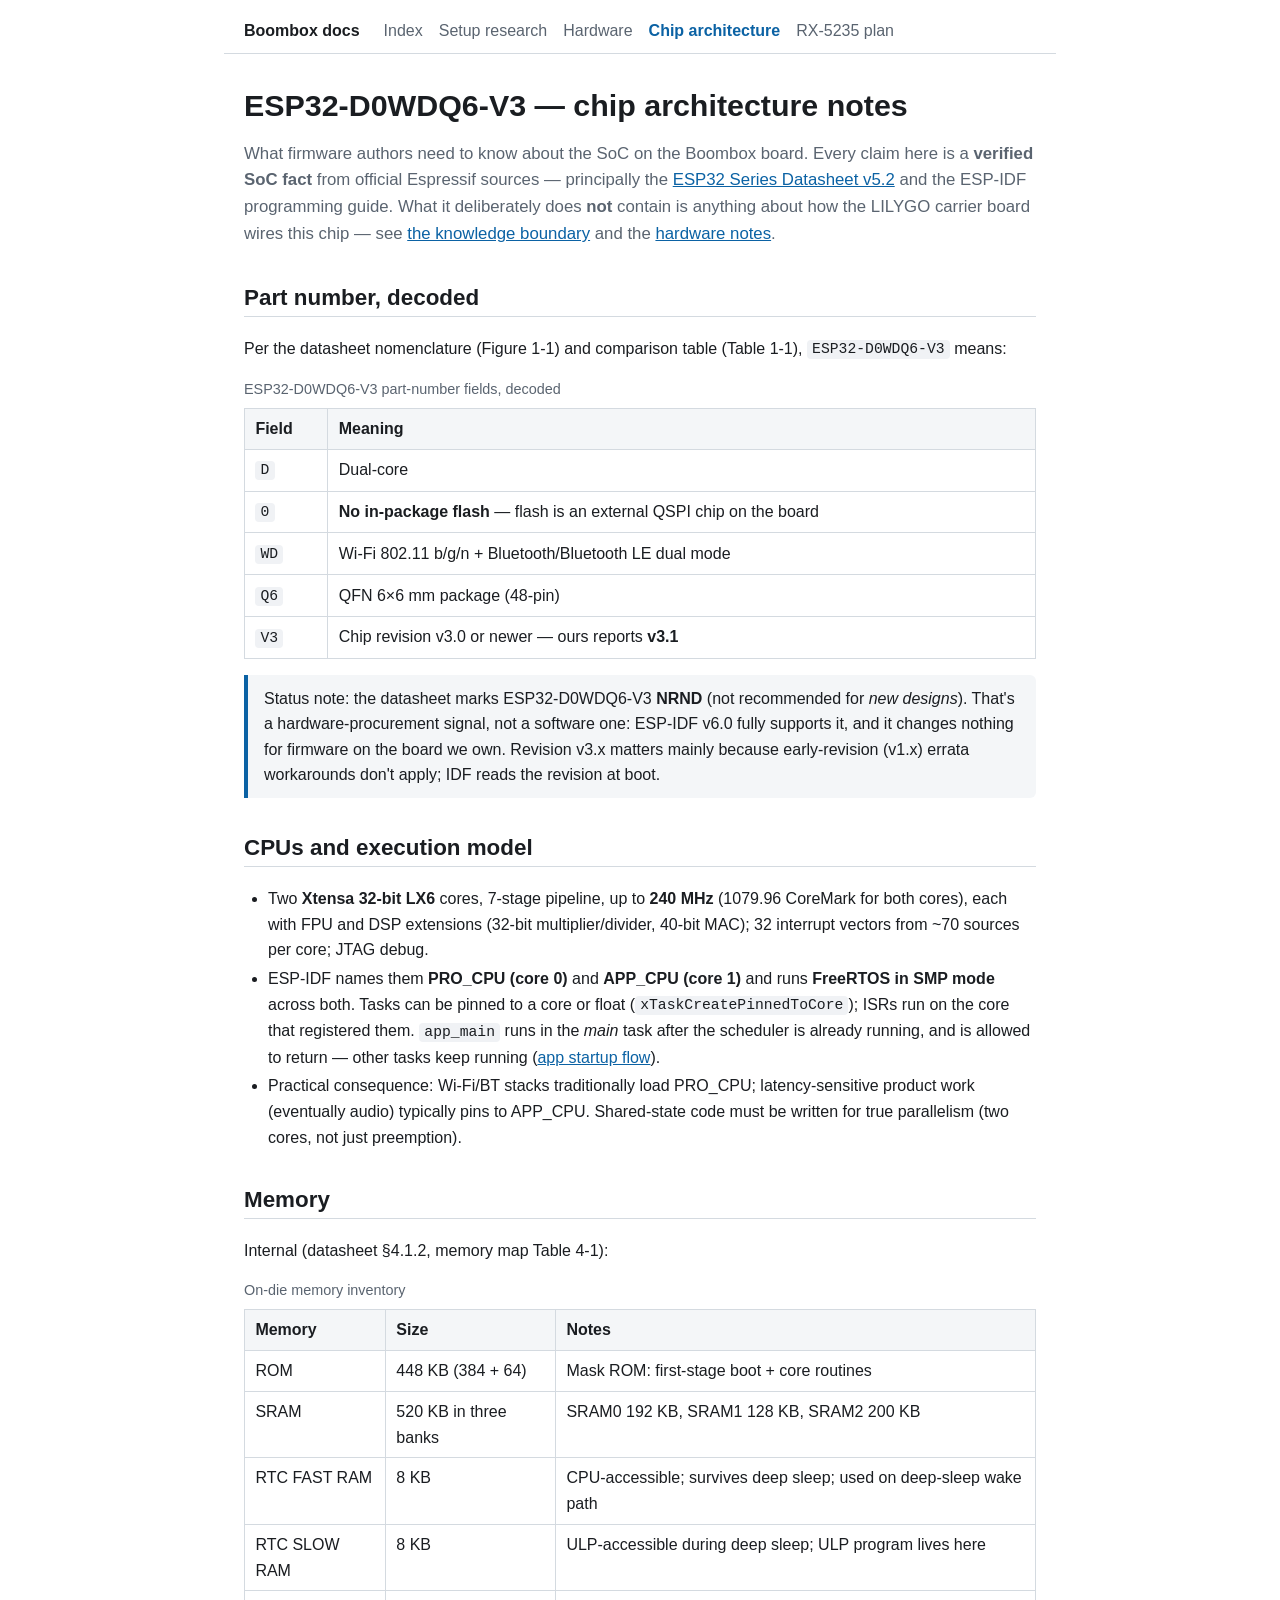
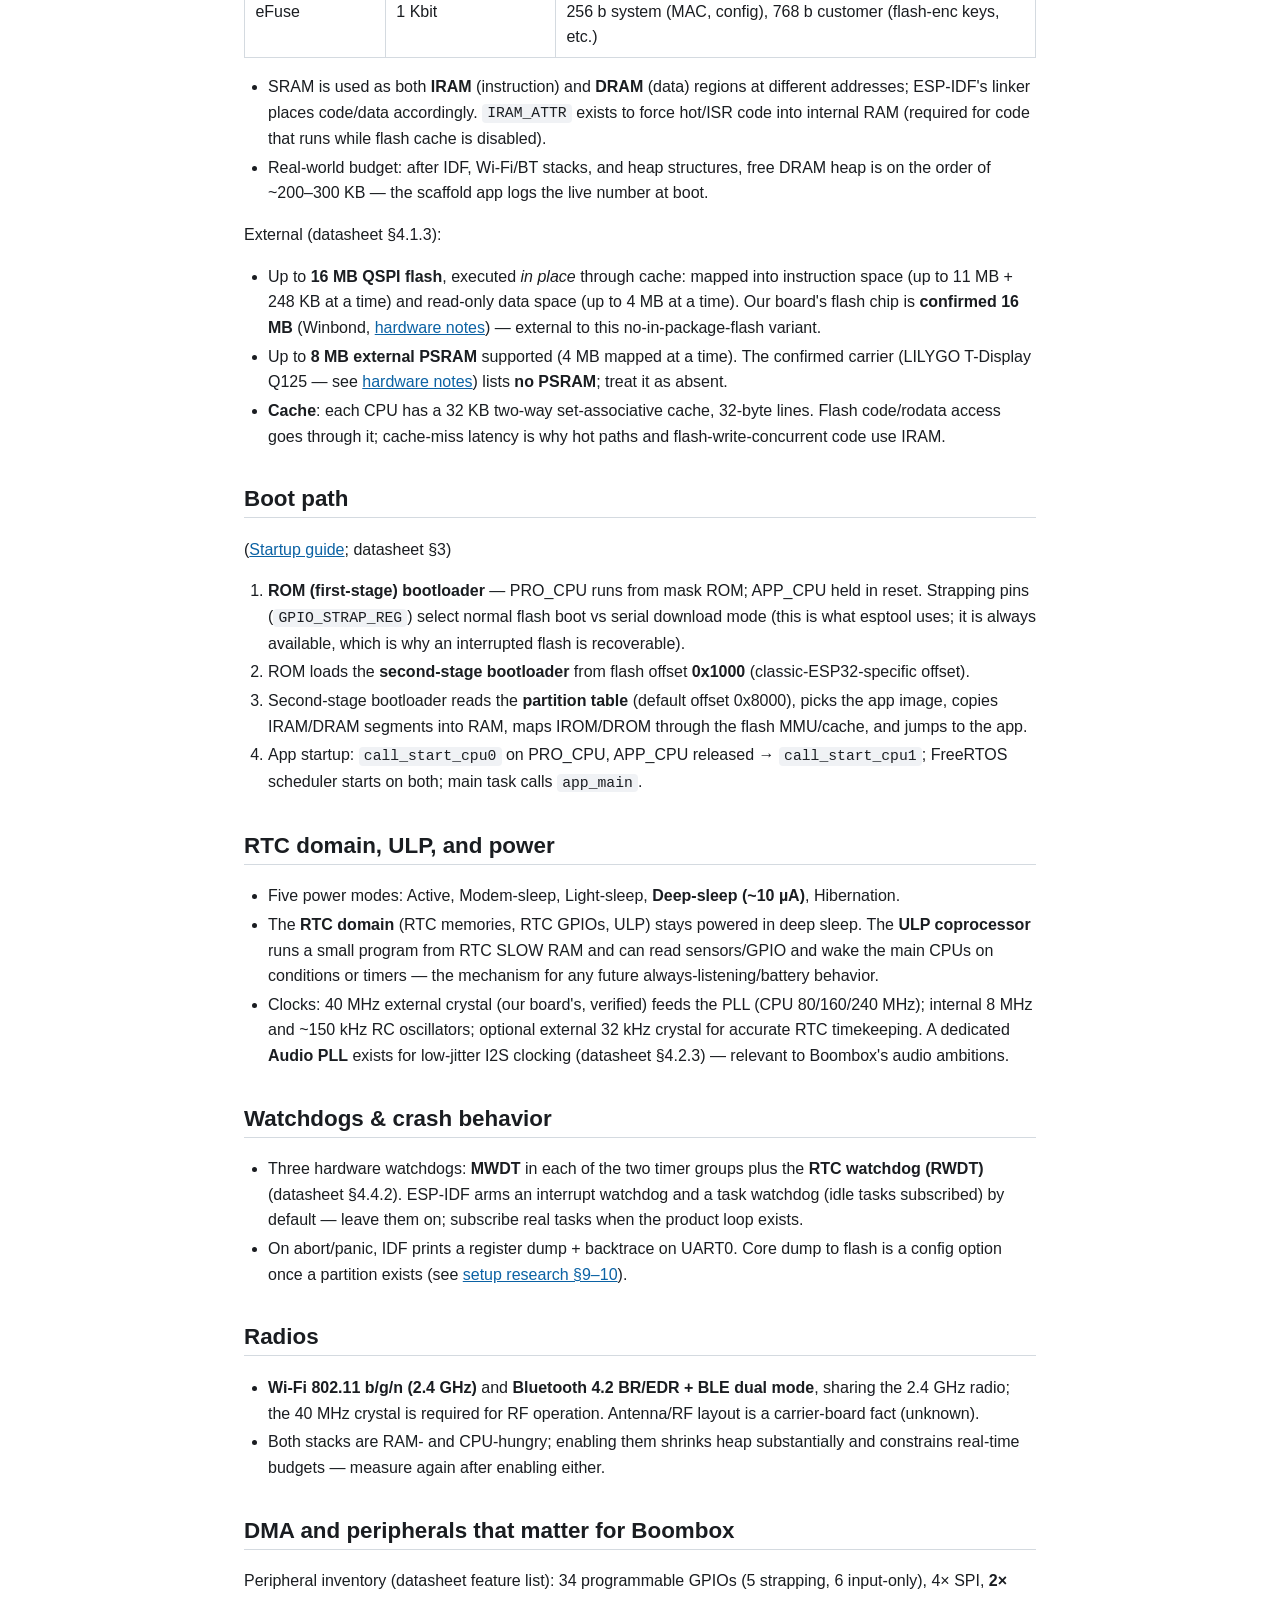
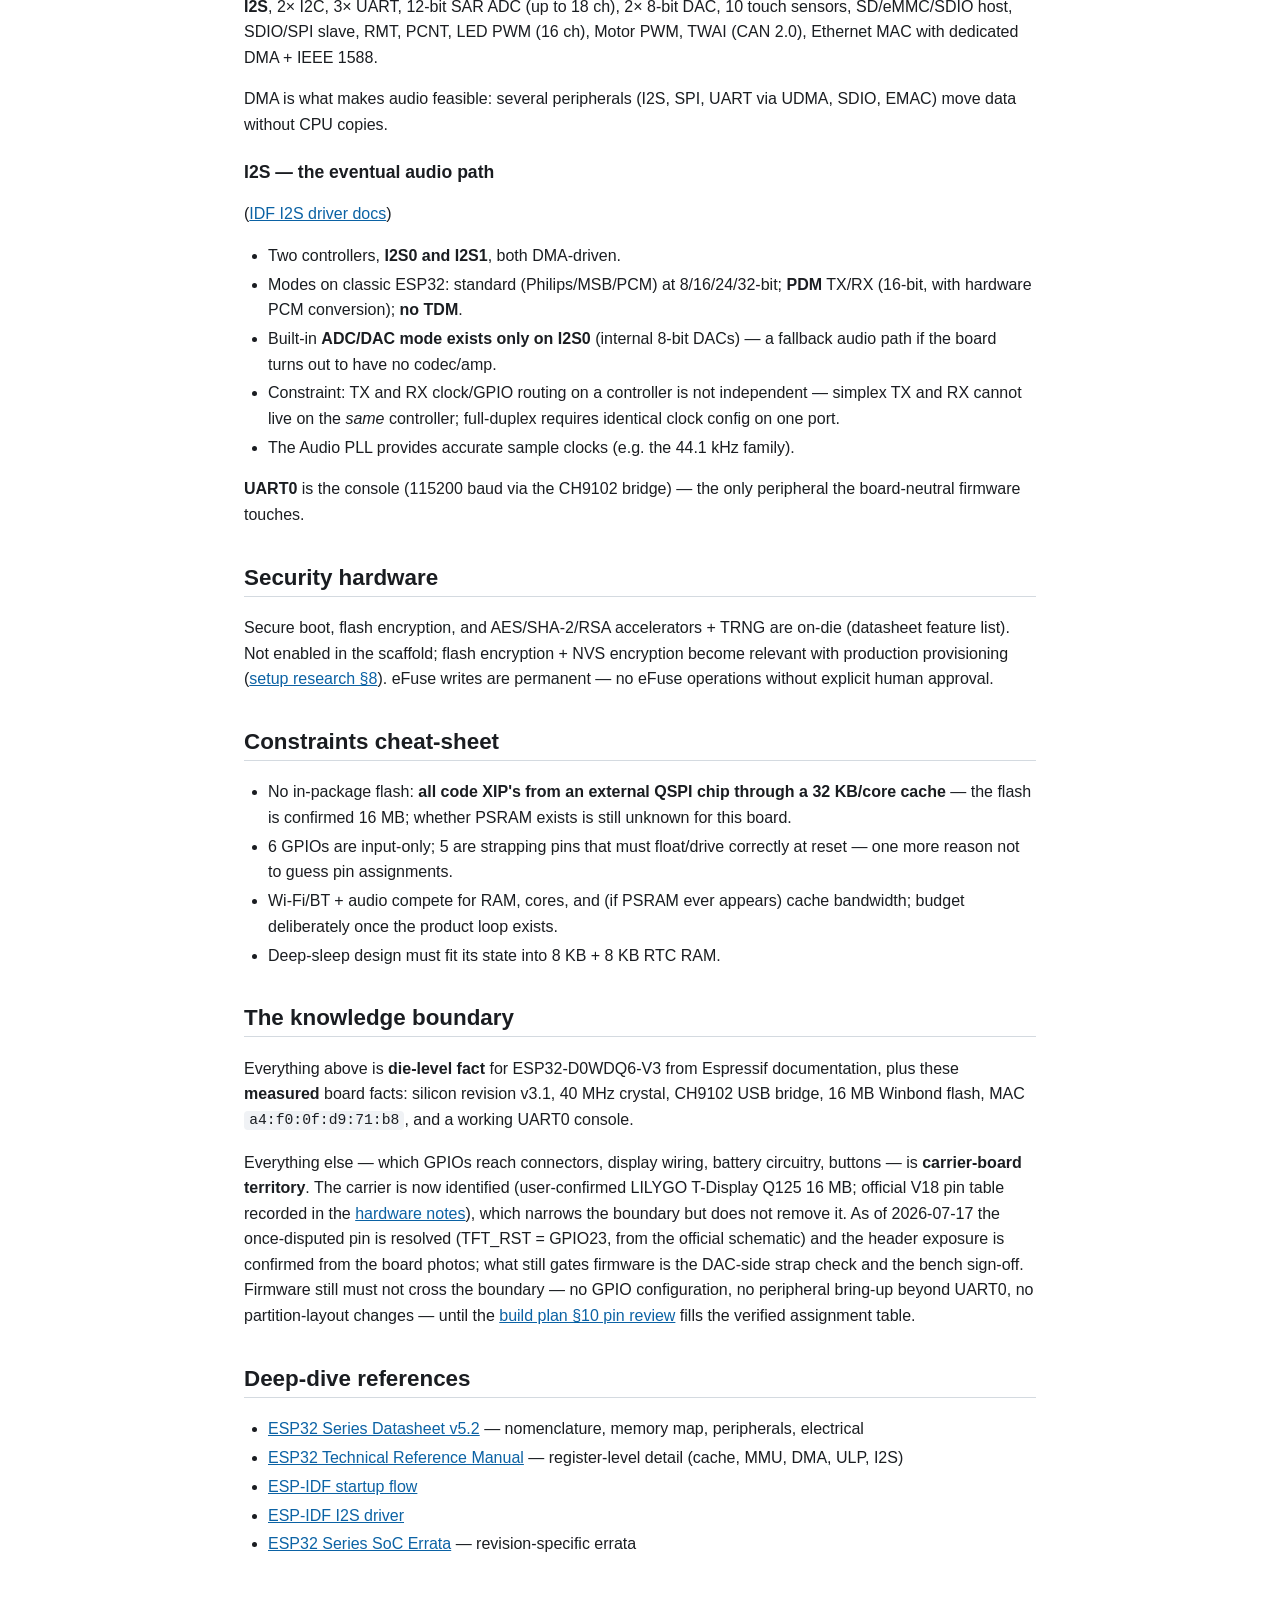
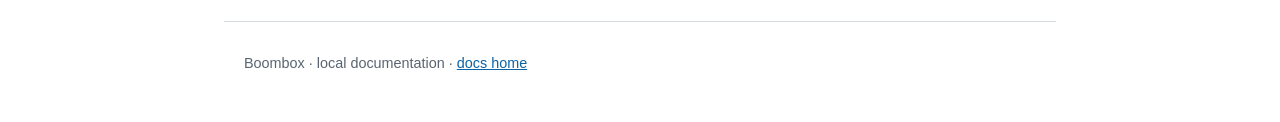
==== commit 95966a93: "docs: use LILYGO+PCM5102A photos to advance Section 7 and reconcile docs (bb-k7a) Incorporate the fo" ====
--- a/docs/chip-architecture.html
+++ b/docs/chip-architecture.html
@@ -7,6 +7,7 @@
 <link rel="stylesheet" href="styles.css">
 </head>
 <body>
+<a class="skip-link" href="#main">Skip to content</a>
 <header>
   <p class="brand"><a href="index.html">Boombox docs</a></p>
   <nav aria-label="Documentation">
@@ -17,7 +18,7 @@
     <a href="rx5235-build-plan.html">RX-5235 plan</a>
   </nav>
 </header>
-<main>
+<main id="main">
   <h1>ESP32-D0WDQ6-V3 — chip architecture notes</h1>
   <p class="lede">What firmware authors need to know about the SoC on the
   Boombox board. Every claim here is a <strong>verified SoC fact</strong> from
@@ -234,12 +235,13 @@
   carrier is now identified (user-confirmed LILYGO T-Display Q125 16&nbsp;MB;
   official V18 pin table recorded in the
   <a href="hardware.html#board">hardware notes</a>), which narrows the
-  boundary but does not remove it: one pin is disputed between official
-  sources (TFT_RST), and header exposure on our physical unit is
-  unverified. Firmware still must not cross the boundary — no GPIO
-  configuration, no peripheral bring-up beyond UART0, no partition-layout
-  changes — until the <a href="rx5235-build-plan.html#wiring">build plan §10
-  pin review</a> fills the verified assignment table.</p>
+  boundary but does not remove it. As of 2026-07-17 the once-disputed pin is
+  resolved (TFT_RST = GPIO23, from the official schematic) and the header
+  exposure is confirmed from the board photos; what still gates firmware is the
+  DAC-side strap check and the bench sign-off. Firmware still must not cross the
+  boundary — no GPIO configuration, no peripheral bring-up beyond UART0, no
+  partition-layout changes — until the <a href="rx5235-build-plan.html#wiring">build
+  plan §10 pin review</a> fills the verified assignment table.</p>
 
   <h2 id="references">Deep-dive references</h2>
   <ul>
--- a/docs/styles.css
+++ b/docs/styles.css
@@ -289,8 +289,12 @@
   gap: 0.3rem 1rem;
   margin-block: 0.75rem;
 }
-dl.kv dt { font-weight: 600; }
-dl.kv dd { margin: 0; }
+dl.kv dt { font-weight: 600; min-width: 0; }
+/* min-width:0 lets the grid track shrink below its content's intrinsic width,
+   and overflow-wrap:anywhere lets long unbreakable strings (e.g. file paths /
+   hashes in <code>) wrap instead of forcing a horizontal page scroll on narrow
+   screens. */
+dl.kv dd { margin: 0; min-width: 0; overflow-wrap: anywhere; }
 @media (max-width: 540px) {
   dl.kv { grid-template-columns: 1fr; }
   dl.kv dd { margin-bottom: 0.45rem; }
@@ -319,6 +323,46 @@
   display: inline-block;
   min-width: 9rem;
   border-bottom: 1px solid var(--muted);
+}
+
+/* Evidence photos — board/module macros with captions. Shared by the
+   hardware notes and the build plan. A front/back pair sits side-by-side on
+   wide screens and stacks on narrow ones; images never overflow the page. */
+figure.evidence { margin: 1.25rem 0; }
+figure.evidence img {
+  display: block;
+  width: 100%;
+  max-width: 100%;
+  height: auto;
+  border: 1px solid var(--border);
+  border-radius: 6px;
+  background: var(--surface);
+}
+figure.evidence figcaption {
+  color: var(--muted);
+  font-size: 0.9rem;
+  margin-top: 0.5rem;
+}
+figure.evidence figcaption .status { margin-right: 0.35rem; }
+
+.photo-pair {
+  display: grid;
+  grid-template-columns: repeat(2, 1fr);
+  gap: 1rem 1.25rem;
+  align-items: start;
+  margin-block: 1.25rem;
+}
+.photo-pair figure.evidence { margin: 0; }
+/* Board/module macros are tall portraits; constrain by height so a
+   front/back pair is comparable at a glance and neither image dominates. */
+.photo-pair figure.evidence img {
+  width: auto;
+  max-width: 100%;
+  max-height: 30rem;
+  margin-inline: auto;
+}
+@media (max-width: 540px) {
+  .photo-pair { grid-template-columns: 1fr; }
 }
 
 /* On-page table of contents */
@@ -373,4 +417,9 @@
   pre, table, .note, .warning, .stop, ol.flow > li { break-inside: avoid; }
   .table-scroll { overflow: visible; }
   nav.toc ol { columns: 1; }
-}
+  /* Keep evidence photos on one page and a comfortable size on paper;
+     keep front/back pairs side-by-side. */
+  figure.evidence { break-inside: avoid; }
+  figure.evidence img { border-color: #999999; max-height: 3.4in; width: auto; }
+  .photo-pair { grid-template-columns: 1fr 1fr; }
+}
